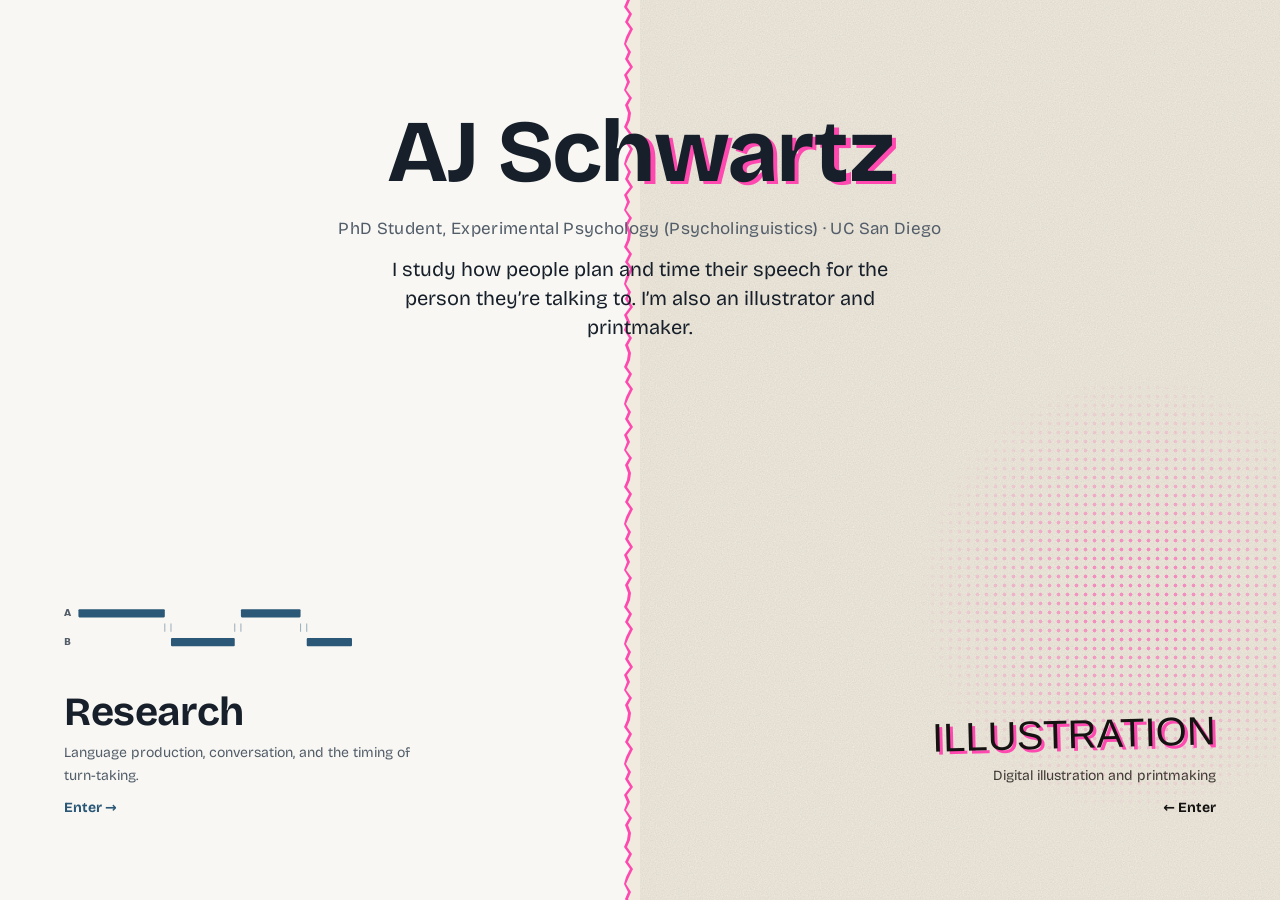
==== index.html @ 6c16be8b "Add personal site: split landing page with wipe transition Landing page splits into Research and Ill" ====
<!doctype html>
<html lang="en">
<head>
  <meta charset="utf-8">
  <meta name="viewport" content="width=device-width, initial-scale=1">
  <title>AJ Schwartz | Psycholinguistics Researcher &amp; Illustrator</title>
  <meta name="description" content="AJ Schwartz is a PhD student in psycholinguistics at UC San Diego studying conversation and speech timing, and an illustrator and printmaker.">
  <link rel="canonical" href="https://ajmerc.github.io/">
  <!-- Google Search Console: paste the <meta name="google-site-verification" ...> tag on the line below. -->

  <link rel="stylesheet" href="assets/css/site.css">
  <script src="assets/js/wipe.js" defer></script>
</head>
<body class="landing">
  <main>
    <!-- ===== Intro: edit your name, title, and one-line description here ===== -->
    <header class="intro">
      <!-- Keep data-text identical to the heading text (it draws the pink print layer). -->
      <h1 data-text="AJ Schwartz">AJ Schwartz</h1>
      <p class="role">PhD Student, Experimental Psychology (Psycholinguistics) · UC San Diego</p>
      <p class="about">I study how people plan and time their speech for the person they’re talking to. I’m also an illustrator and printmaker.</p>
    </header>

    <!-- ===== The two choices ===== -->
    <nav class="choices" aria-label="Choose a side of my work">
      <a class="half half--research theme-research" href="research/" data-wipe="research">
        <!-- Decorative: two speakers taking turns -->
        <svg class="turns" viewBox="0 0 280 56" aria-hidden="true" focusable="false">
          <text x="0" y="13">A</text>
          <text x="0" y="41">B</text>
          <g fill="currentColor">
            <rect x="14" y="6" width="84" height="8" rx="1"/>
            <rect x="172" y="6" width="58" height="8" rx="1"/>
            <rect x="104" y="34" width="62" height="8" rx="1"/>
            <rect x="236" y="34" width="44" height="8" rx="1"/>
          </g>
          <g stroke="currentColor" stroke-width="1" opacity=".45">
            <line x1="98" y1="20" x2="98" y2="28"/><line x1="104" y1="20" x2="104" y2="28"/>
            <line x1="166" y1="20" x2="166" y2="28"/><line x1="172" y1="20" x2="172" y2="28"/>
            <line x1="230" y1="20" x2="230" y2="28"/><line x1="236" y1="20" x2="236" y2="28"/>
          </g>
        </svg>
        <span class="half__label">Research</span>
        <span class="half__desc">Language production, conversation, and the timing of turn-taking.</span>
        <span class="half__cta">Enter <span aria-hidden="true">→</span></span>
      </a>

      <a class="half half--illustration theme-illustration" href="illustration/" data-wipe="illustration">
        <span class="half__label">Illustration</span>
        <span class="half__desc">Digital illustration and printmaking</span>
        <span class="half__cta"><span aria-hidden="true">←</span> Enter</span>
      </a>
    </nav>
  </main>
</body>
</html>
---- assets/css/site.css ----
/* ==========================================================================
   ajmerc.github.io — one stylesheet for the whole site.

   The Research and Illustration sides share the same grid, type scale and
   page structure. Each side only swaps the tokens in its theme block
   (colors, fonts, textures), so the two read as foils of each other.

   Sections:
     1. Tokens        4. Landing page
     2. Themes        5. Inner pages
     3. Base          6. Wipe transition
   ========================================================================== */

/* Self-hosted Bricolage Grotesque (SIL Open Font License, see assets/fonts/) */
@font-face {
  font-family: "Bricolage Grotesque";
  font-weight: 400;
  font-display: swap;
  src: url("../fonts/bricolage-grotesque-latin-400-normal.woff2") format("woff2");
}
@font-face {
  font-family: "Bricolage Grotesque";
  font-weight: 700;
  font-display: swap;
  src: url("../fonts/bricolage-grotesque-latin-700-normal.woff2") format("woff2");
}

/* 1. Tokens ---------------------------------------------------------------- */
:root {
  /* Research palette: calm, restrained */
  --r-paper: #f8f7f3;
  --r-ink: #17202a;
  --r-muted: #525d69;
  --r-accent: #2b5877;
  --r-rule: #d7dade;

  /* Illustration palette: newsprint + risograph inks */
  --i-paper: #f1ebdf;
  --i-ink: #151312;
  --i-muted: #3f3a35;
  --pink: #ff48b0;
  --blue: #0078bf;
  --yellow: #ffe800;

  /* Shared type scale */
  --step--1: 0.875rem;
  --step-0: 1.0625rem;
  --step-1: 1.25rem;
  --step-2: 1.6rem;
  --step-3: clamp(1.9rem, 3.5vw, 2.5rem);
  --step-4: clamp(2.6rem, 8vw, 5.5rem);

  --grotesk: "Bricolage Grotesque", system-ui, -apple-system, "Segoe UI", Roboto, sans-serif;
  --sans: system-ui, -apple-system, "Segoe UI", Roboto, "Helvetica Neue", Arial, sans-serif;
  --heavy: "Arial Black", "Helvetica Neue", Helvetica, Impact, sans-serif;
  --mono: ui-monospace, "SFMono-Regular", Menlo, Consolas, "Courier New", monospace;

  /* Paper grain (tiny inline SVG noise) */
  --grain: url("data:image/svg+xml,%3Csvg xmlns='http://www.w3.org/2000/svg' width='220' height='220'%3E%3Cfilter id='n'%3E%3CfeTurbulence type='fractalNoise' baseFrequency='.85' numOctaves='2' stitchTiles='stitch'/%3E%3CfeColorMatrix values='0 0 0 0 0 0 0 0 0 0 0 0 0 0 0 0 0 0 .09 0'/%3E%3C/filter%3E%3Crect width='100%25' height='100%25' filter='url(%23n)'/%3E%3C/svg%3E");
  --halftone: radial-gradient(circle, var(--pink) 0 1.7px, transparent 2.2px) 0 0 / 9px 9px;
  --halftone-blue: radial-gradient(circle, var(--blue) 0 1.4px, transparent 1.9px) 0 0 / 8px 8px;
}

/* 2. Themes ---------------------------------------------------------------- */
.theme-research {
  --paper: var(--r-paper);
  --ink: var(--r-ink);
  --muted: var(--r-muted);
  --accent: var(--r-accent);
  --rule: var(--r-rule);
  --display: var(--grotesk);
  --body: var(--grotesk);
}

.theme-illustration {
  --paper: var(--i-paper);
  --ink: var(--i-ink);
  --muted: var(--i-muted);
  --accent: var(--i-ink);
  --rule: var(--i-ink);
  --display: var(--heavy);
  --body: var(--mono);
}

/* 3. Base ------------------------------------------------------------------ */
*, *::before, *::after { box-sizing: border-box; }

body {
  margin: 0;
  background: var(--paper, var(--r-paper));
  color: var(--ink, var(--r-ink));
  font-family: var(--body, var(--grotesk));
  font-size: var(--step-0);
  line-height: 1.6;
}

body.theme-illustration { background-image: var(--grain); }

a { color: var(--accent); }

:focus-visible {
  outline: 3px solid var(--ink, var(--r-ink));
  outline-offset: 3px;
}

.visually-hidden {
  position: absolute !important;
  width: 1px; height: 1px;
  overflow: hidden;
  clip: rect(0 0 0 0);
  white-space: nowrap;
}

.container {
  width: 100%;
  max-width: 68rem;
  margin-inline: auto;
  padding-inline: clamp(1rem, 4vw, 3rem);
}

/* 4. Landing page ---------------------------------------------------------- */
.landing main {
  position: relative;
  isolation: isolate;
  min-height: 100vh;
  min-height: 100dvh;
  display: grid;
  grid-template-columns: 1fr 1fr;
  grid-template-rows: auto 1fr;
  background: linear-gradient(90deg, var(--r-paper) 50%, var(--i-paper) 50%);
  color: var(--r-ink);
}

/* Grain on the illustration half only */
.landing main::before {
  content: "";
  position: absolute;
  inset: 0 0 0 50%;
  background: var(--grain);
  z-index: -1;
  pointer-events: none;
}

/* Torn-paper seam between the halves */
.landing main::after {
  content: "";
  position: absolute;
  top: 0; bottom: 0;
  left: calc(50% - 16px);
  width: 16px;
  background: url("../img/torn-edge.svg") repeat-y 0 0 / 16px 120px;
  z-index: -1;
  pointer-events: none;
}

.intro {
  grid-column: 1 / -1;
  padding: clamp(3rem, 12vh, 8rem) clamp(1rem, 4vw, 3rem) 2rem;
  text-align: center;
}

.intro h1 {
  position: relative;
  isolation: isolate;
  margin: 0;
  font-family: var(--grotesk);
  font-weight: 700;
  font-size: var(--step-4);
  line-height: 1.02;
  letter-spacing: -0.02em;
}

/* The name straddles the seam: the right half picks up an off-register pink print. */
.intro h1::after {
  content: attr(data-text);
  position: absolute;
  inset: 0;
  color: var(--pink);
  transform: translate(0.05em, 0.035em);
  clip-path: inset(0 0 0 50%);
  z-index: -1;
}

.intro .role {
  margin: 1.1rem 0 0;
  font-size: var(--step-0);
  letter-spacing: 0.02em;
  color: var(--r-muted);
}

.intro .about {
  max-width: 34rem;
  margin: 0.75rem auto 0;
  font-size: var(--step-1);
  line-height: 1.45;
}

.choices {
  grid-column: 1 / -1;
  display: grid;
  grid-template-columns: 1fr 1fr;
}

.half {
  position: relative;
  isolation: isolate;
  display: flex;
  flex-direction: column;
  justify-content: flex-end;
  gap: 0.6rem;
  padding: 2rem clamp(1.5rem, 5vw, 4.5rem) clamp(2.5rem, 9vh, 5.5rem);
  color: var(--ink);
  text-decoration: none;
}

.half:focus-visible { outline-offset: -14px; }

.half__label { font-family: var(--display); font-size: var(--step-3); line-height: 1.05; }
.half__desc { max-width: 22rem; color: var(--muted); font-size: var(--step--1); }
.half__cta { font-size: var(--step--1); font-weight: 600; }
.half__cta span { display: inline-block; transition: transform .25s ease; }

/* Research half: crisp, aligned left */
.half--research { align-items: flex-start; }
.half--research .half__label { font-weight: 700; letter-spacing: -0.01em; }
.half--research .half__cta { color: var(--r-accent); }
.half--research:hover .half__cta span { transform: translateX(6px); }

.turns { width: min(18rem, 100%); height: auto; margin-bottom: 1.25rem; color: var(--r-accent); }
.turns text { font: 600 9px var(--sans); fill: var(--r-muted); }

/* Illustration half: mirrored, printed, a bit crooked */
.half--illustration { align-items: flex-end; text-align: right; }
.half--illustration .half__label {
  text-transform: uppercase;
  text-shadow: 3px 3px 0 var(--pink);
  transform: rotate(-1.5deg);
  transition: text-shadow .25s ease;
}
.half--illustration:hover .half__label { text-shadow: 6px 5px 0 var(--pink); }
.half--illustration:hover .half__cta span { transform: translateX(-6px); }

/* Halftone blob in the illustration half */
.half--illustration::before {
  content: "";
  position: absolute;
  inset: 0;
  background: var(--halftone);
  -webkit-mask-image: radial-gradient(circle at 78% 42%, #000 0 8%, transparent 38%);
  mask-image: radial-gradient(circle at 78% 42%, #000 0 8%, transparent 38%);
  opacity: .55;
  z-index: -1;
}

/* Stack the halves on narrow screens. Breakpoint matches splitLayout in wipe.js. */
@media (max-width: 47.99rem) {
  .landing main {
    grid-template-columns: 1fr;
    background: var(--r-paper);
  }
  .landing main::before,
  .landing main::after,
  .intro h1::after { display: none; }
  .intro { padding-top: 3rem; }
  .choices { grid-template-columns: 1fr; grid-template-rows: 1fr 1fr; }
  .half { min-height: 13rem; padding-block: 2rem; }
  .half--illustration {
    background: var(--grain), var(--i-paper);
    border-top: 3px solid var(--i-ink);
  }
  .turns { width: min(14rem, 100%); margin-bottom: 0.5rem; }
}

/* 5. Inner pages ----------------------------------------------------------- */
.site-header .container {
  display: flex;
  flex-wrap: wrap;
  align-items: center;
  justify-content: space-between;
  gap: 0.75rem 1.5rem;
  padding-block: 1.1rem;
}

.site-header { border-bottom: 1px solid var(--rule); }
.theme-illustration .site-header { border-bottom-width: 3px; }

.home-link { color: var(--ink); font-weight: 700; text-decoration: none; }
.home-link:hover { text-decoration: underline; }

.site-nav ul {
  display: flex;
  flex-wrap: wrap;
  gap: 0.4rem 1.25rem;
  margin: 0;
  padding: 0;
  list-style: none;
  font-size: var(--step--1);
}
.site-nav a { color: var(--muted); text-decoration: none; }
.site-nav a:hover { color: var(--ink); text-decoration: underline; }

.hero { padding-block: clamp(3rem, 10vw, 6.5rem) clamp(1.5rem, 4vw, 2.5rem); }

.eyebrow {
  margin: 0 0 1rem;
  font-size: var(--step--1);
  letter-spacing: 0.14em;
  text-transform: uppercase;
  color: var(--muted);
}

.hero h1 {
  margin: 0;
  font-family: var(--display);
  font-size: var(--step-4);
  line-height: 1.02;
  font-weight: 700;
  letter-spacing: -0.02em;
}

.hero .role { margin: 1rem 0 0; font-size: var(--step-1); color: var(--muted); }
.hero .lede { max-width: 38rem; margin: 1.5rem 0 0; font-size: var(--step-1); line-height: 1.5; }

.section { padding-block: clamp(2rem, 5vw, 3.5rem); }
.section h2 { margin: 0 0 1.5rem; font-family: var(--display); font-size: var(--step-2); }

.cards {
  display: grid;
  grid-template-columns: repeat(auto-fit, minmax(16rem, 1fr));
  gap: clamp(1.25rem, 3vw, 2rem);
  margin: 0;
  padding: 0;
  list-style: none;
}
.card h3 { margin: 0.5rem 0; font-family: var(--display); font-size: var(--step-1); line-height: 1.25; }
.card p { margin: 0; color: var(--muted); }
.card__num { font-size: var(--step--1); font-variant-numeric: tabular-nums; }

.placeholder-note {
  margin-top: 2rem;
  padding: 1rem 1.25rem;
  border: 1px dashed var(--muted);
  font-size: var(--step--1);
  color: var(--muted);
}

.site-footer .container {
  display: flex;
  flex-wrap: wrap;
  justify-content: space-between;
  gap: 1rem;
  padding-block: 2.5rem;
  font-size: var(--step--1);
  color: var(--muted);
}
.site-footer { border-top: 1px solid var(--rule); margin-top: 2rem; }
.theme-illustration .site-footer { border-top-width: 3px; }

/* Research: precise rules, lots of air */
.theme-research .card { padding-top: 1rem; border-top: 1px solid var(--ink); }
.theme-research .card__num { color: var(--accent); }
.theme-research a { text-underline-offset: 3px; }

/* Illustration: same skeleton, printed by hand */
.theme-illustration .hero h1,
.theme-illustration .section h2,
.theme-illustration .card h3 { text-transform: uppercase; font-weight: 900; letter-spacing: -0.01em; }
.theme-illustration .hero h1 { text-shadow: 0.05em 0.04em 0 var(--pink); }
.theme-illustration .section h2 { display: inline-block; background: var(--yellow); padding: 0.1em 0.35em; transform: rotate(-1deg); }
.theme-illustration a {
  color: var(--ink);
  text-decoration-color: var(--pink);
  text-decoration-thickness: 3px;
  text-underline-offset: 3px;
}
.theme-illustration .site-nav a { text-decoration: none; }

.theme-illustration .card { position: relative; isolation: isolate; padding: 1.25rem; }
.theme-illustration .card:nth-child(odd) { transform: rotate(-0.6deg); }
.theme-illustration .card:nth-child(even) { transform: rotate(0.5deg); }
/* Wobbly inked border + offset halftone "shadow" */
.theme-illustration .card::before,
.theme-illustration .card::after {
  content: "";
  position: absolute;
  inset: 0;
  filter: url(#rough);
  pointer-events: none;
}
.theme-illustration .card::before { border: 3px solid var(--ink); background: var(--paper); z-index: -1; }
.theme-illustration .card::after { background: var(--halftone); transform: translate(8px, 8px); z-index: -2; }
.theme-illustration .card__num {
  display: inline-block;
  padding: 0.05em 0.45em;
  background: var(--pink);
  color: var(--ink);
  font-family: var(--heavy);
  transform: rotate(-3deg);
}

.frame {
  display: grid;
  place-items: center;
  aspect-ratio: 4 / 3;
  margin-bottom: 1rem;
  border: 2px solid var(--ink);
  background: var(--halftone-blue), var(--paper);
  font-size: var(--step--1);
}
.frame span { background: var(--paper); padding: 0.1em 0.5em; }

/* 6. Wipe transition (driven by assets/js/wipe.js) ------------------------- */
.wipe {
  position: fixed;
  inset: 0;
  z-index: 1000;
  overflow: hidden;
}
.wipe__panel { position: absolute; inset: 0; will-change: transform; }

.wipe__panel--research { background: var(--r-paper); }
.wipe__panel--research::after { /* crisp leading edge */
  content: "";
  position: absolute;
  top: 0; bottom: 0;
  left: 100%;
  width: 2px;
  background: var(--r-ink);
}

.wipe__panel--illustration { background: var(--grain), var(--i-paper); }
.wipe__panel--illustration::before { /* torn leading edge */
  content: "";
  position: absolute;
  top: 0; bottom: 0;
  right: 100%;
  width: 16px;
  background: url("../img/torn-edge.svg") repeat-y 0 0 / 16px 120px;
}

/* Phones: the halves are stacked, so the wipe moves vertically */
.wipe__panel--y.wipe__panel--research::after { top: 100%; left: 0; right: 0; width: auto; height: 2px; }
.wipe__panel--y.wipe__panel--illustration::before {
  top: auto; bottom: 100%; left: 0; right: 0;
  width: auto; height: 3px;
  background: var(--i-ink);
}

@media (prefers-reduced-motion: reduce) {
  *, *::before, *::after { transition: none !important; }
}
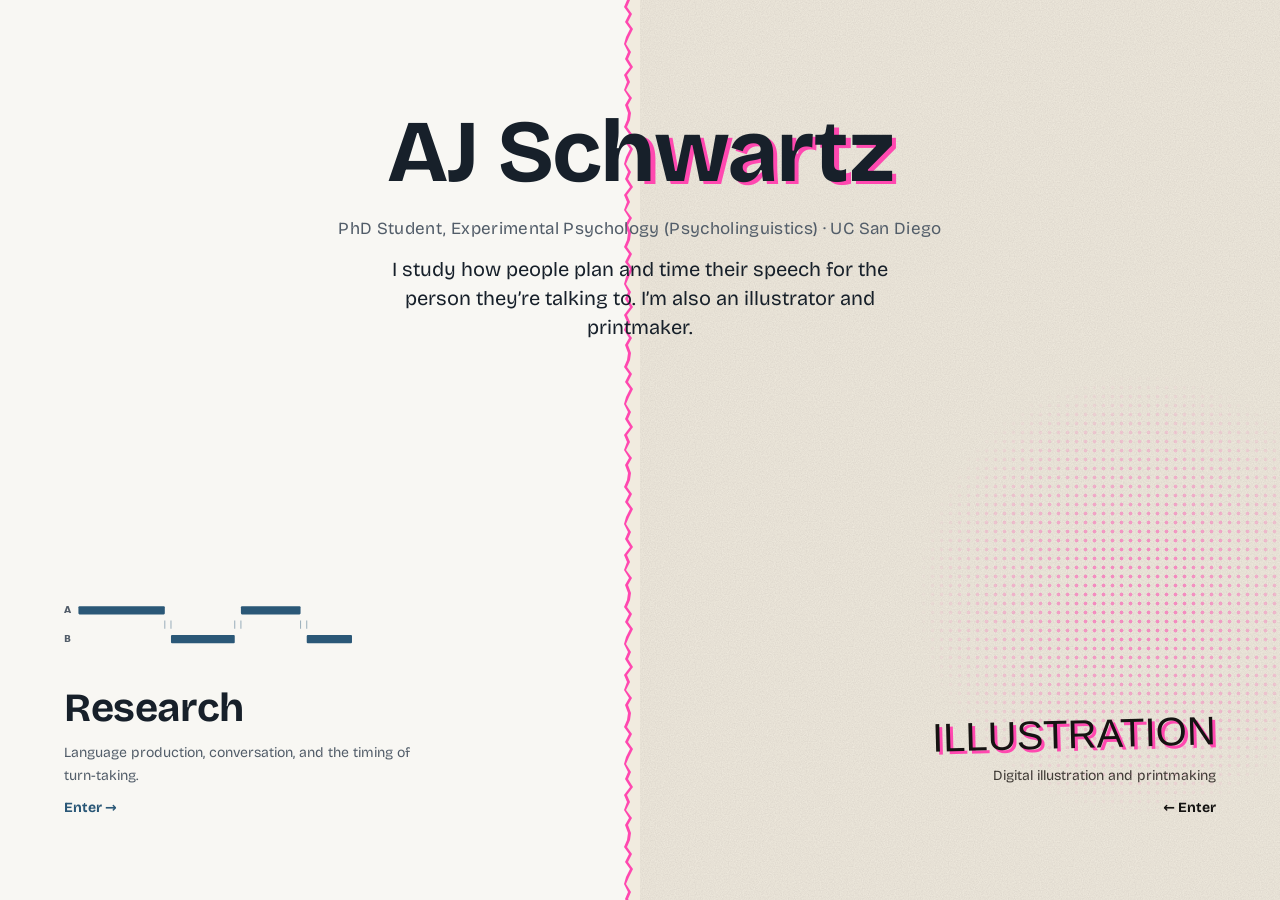
==== commit 9461724a: "Landing hover previews the wipe; split art side into illustration and printmaking pages Hovering or " ====
--- a/index.html
+++ b/index.html
@@ -7,6 +7,32 @@
   <meta name="description" content="AJ Schwartz is a PhD student in psycholinguistics at UC San Diego studying conversation and speech timing, and an illustrator and printmaker.">
   <link rel="canonical" href="https://ajmerc.github.io/">
   <!-- Google Search Console: paste the <meta name="google-site-verification" ...> tag on the line below. -->
+
+  <meta property="og:type" content="website">
+  <meta property="og:site_name" content="AJ Schwartz">
+  <meta property="og:title" content="AJ Schwartz | Psycholinguistics Researcher &amp; Illustrator">
+  <meta property="og:description" content="PhD student in psycholinguistics at UC San Diego studying conversation and speech timing. Also an illustrator and printmaker.">
+  <meta property="og:url" content="https://ajmerc.github.io/">
+  <meta property="og:image" content="https://ajmerc.github.io/assets/img/og-image.png">
+  <meta property="og:image:alt" content="AJ Schwartz: research and illustration">
+  <meta name="twitter:card" content="summary_large_image">
+
+  <!-- Structured data for search engines. When you have them, add your Google Scholar,
+       ORCID, LinkedIn, and lab profile URLs to a "sameAs": [ ... ] list (and nothing else). -->
+  <script type="application/ld+json">
+  {
+    "@context": "https://schema.org",
+    "@type": "Person",
+    "name": "AJ Schwartz",
+    "alternateName": "Avery Schwartz",
+    "url": "https://ajmerc.github.io/",
+    "email": "mailto:avschwartz@ucsd.edu",
+    "jobTitle": "PhD Student, Experimental Psychology",
+    "affiliation": { "@type": "CollegeOrUniversity", "name": "University of California, San Diego" },
+    "alumniOf": { "@type": "CollegeOrUniversity", "name": "Washington University in St. Louis" },
+    "knowsAbout": ["Psycholinguistics", "Language production", "Turn-taking", "Audience design", "Computer-mediated communication", "Illustration", "Printmaking"]
+  }
+  </script>
 
   <link rel="stylesheet" href="assets/css/site.css">
   <script src="assets/js/wipe.js" defer></script>
@@ -31,8 +57,10 @@
           <g fill="currentColor">
             <rect x="14" y="6" width="84" height="8" rx="1"/>
             <rect x="172" y="6" width="58" height="8" rx="1"/>
-            <rect x="104" y="34" width="62" height="8" rx="1"/>
-            <rect x="236" y="34" width="44" height="8" rx="1"/>
+            <g class="b">
+              <rect x="104" y="34" width="62" height="8" rx="1"/>
+              <rect x="236" y="34" width="44" height="8" rx="1"/>
+            </g>
           </g>
           <g stroke="currentColor" stroke-width="1" opacity=".45">
             <line x1="98" y1="20" x2="98" y2="28"/><line x1="104" y1="20" x2="104" y2="28"/>
--- a/assets/css/site.css
+++ b/assets/css/site.css
@@ -119,7 +119,17 @@
 }
 
 /* 4. Landing page ---------------------------------------------------------- */
+/* How far the seam is pushed from the middle (animated on hover). */
+@property --shift {
+  syntax: "<length>";
+  inherits: true;
+  initial-value: 0px;
+}
+
 .landing main {
+  --shift: 0px;
+  --seam: calc(50% + var(--shift));
+  transition: --shift .5s cubic-bezier(.3, .7, .2, 1);
   position: relative;
   isolation: isolate;
   min-height: 100vh;
@@ -127,7 +137,7 @@
   display: grid;
   grid-template-columns: 1fr 1fr;
   grid-template-rows: auto 1fr;
-  background: linear-gradient(90deg, var(--r-paper) 50%, var(--i-paper) 50%);
+  background: linear-gradient(90deg, var(--r-paper) var(--seam), var(--i-paper) var(--seam));
   color: var(--r-ink);
 }
 
@@ -135,7 +145,7 @@
 .landing main::before {
   content: "";
   position: absolute;
-  inset: 0 0 0 50%;
+  inset: 0 0 0 var(--seam);
   background: var(--grain);
   z-index: -1;
   pointer-events: none;
@@ -146,7 +156,7 @@
   content: "";
   position: absolute;
   top: 0; bottom: 0;
-  left: calc(50% - 16px);
+  left: calc(var(--seam) - 16px);
   width: 16px;
   background: url("../img/torn-edge.svg") repeat-y 0 0 / 16px 120px;
   z-index: -1;
@@ -177,7 +187,7 @@
   inset: 0;
   color: var(--pink);
   transform: translate(0.05em, 0.035em);
-  clip-path: inset(0 0 0 50%);
+  clip-path: inset(0 0 0 calc(50% + var(--shift)));
   z-index: -1;
 }
 
@@ -218,16 +228,35 @@
 .half__label { font-family: var(--display); font-size: var(--step-3); line-height: 1.05; }
 .half__desc { max-width: 22rem; color: var(--muted); font-size: var(--step--1); }
 .half__cta { font-size: var(--step--1); font-weight: 600; }
-.half__cta span { display: inline-block; transition: transform .25s ease; }
+.half__cta span { display: inline-block; transition: transform .3s ease; }
+
+/* Hover / keyboard focus: the chosen half pushes the seam toward the other side,
+   a preview of the wipe. (wipe.js starts the wipe from wherever the seam is.) */
+@media (hover: hover) {
+  .landing main:has(.half--research:hover) { --shift: 5vw; }
+  .landing main:has(.half--illustration:hover) { --shift: -5vw; }
+}
+.landing main:has(.half--research:focus-visible) { --shift: 5vw; }
+.landing main:has(.half--illustration:focus-visible) { --shift: -5vw; }
 
 /* Research half: crisp, aligned left */
 .half--research { align-items: flex-start; }
-.half--research .half__label { font-weight: 700; letter-spacing: -0.01em; }
+.half--research .half__label {
+  font-weight: 700;
+  letter-spacing: -0.01em;
+  padding-bottom: 0.08em;
+  background: linear-gradient(currentColor, currentColor) no-repeat 0 100% / 0 3px;
+  transition: background-size .35s ease;
+}
 .half--research .half__cta { color: var(--r-accent); }
-.half--research:hover .half__cta span { transform: translateX(6px); }
+.half--research:is(:hover, :focus-visible) .half__label { background-size: 100% 3px; }
+.half--research:is(:hover, :focus-visible) .half__cta span { transform: translateX(10px); }
 
 .turns { width: min(18rem, 100%); height: auto; margin-bottom: 1.25rem; color: var(--r-accent); }
 .turns text { font: 600 9px var(--sans); fill: var(--r-muted); }
+/* Speaker B's turns slide in tighter, like a smoother conversation */
+.turns .b rect { transition: transform .4s ease; }
+.half--research:is(:hover, :focus-visible) .turns .b rect { transform: translateX(-5px); }
 
 /* Illustration half: mirrored, printed, a bit crooked */
 .half--illustration { align-items: flex-end; text-align: right; }
@@ -235,10 +264,10 @@
   text-transform: uppercase;
   text-shadow: 3px 3px 0 var(--pink);
   transform: rotate(-1.5deg);
-  transition: text-shadow .25s ease;
-}
-.half--illustration:hover .half__label { text-shadow: 6px 5px 0 var(--pink); }
-.half--illustration:hover .half__cta span { transform: translateX(-6px); }
+  transition: text-shadow .25s ease, transform .25s ease;
+}
+.half--illustration:is(:hover, :focus-visible) .half__label { text-shadow: 7px 6px 0 var(--pink); transform: rotate(-3deg) scale(1.04); }
+.half--illustration:is(:hover, :focus-visible) .half__cta span { transform: translateX(-10px); }
 
 /* Halftone blob in the illustration half */
 .half--illustration::before {
@@ -249,8 +278,11 @@
   -webkit-mask-image: radial-gradient(circle at 78% 42%, #000 0 8%, transparent 38%);
   mask-image: radial-gradient(circle at 78% 42%, #000 0 8%, transparent 38%);
   opacity: .55;
+  transform-origin: 78% 42%;
+  transition: opacity .35s ease, transform .5s ease;
   z-index: -1;
 }
+.half--illustration:is(:hover, :focus-visible)::before { opacity: .9; transform: scale(1.15); }
 
 /* Stack the halves on narrow screens. Breakpoint matches splitLayout in wipe.js. */
 @media (max-width: 47.99rem) {
@@ -336,6 +368,90 @@
 .card p { margin: 0; color: var(--muted); }
 .card__num { font-size: var(--step--1); font-variant-numeric: tabular-nums; }
 
+/* Row of link "buttons" (hero, contact) */
+.links {
+  display: flex;
+  flex-wrap: wrap;
+  gap: 0.6rem;
+  margin: 1.75rem 0 0;
+  padding: 0;
+  list-style: none;
+  font-size: var(--step--1);
+}
+.links a,
+.links .placeholder {
+  display: inline-block;
+  padding: 0.4em 0.9em;
+  border: 1px solid var(--ink);
+  color: var(--ink);
+  text-decoration: none;
+}
+.links a:hover { background: var(--ink); color: var(--paper); }
+.links .placeholder { border-style: dashed; border-color: var(--muted); color: var(--muted); }
+.prose .links { margin-top: 1rem; }
+
+/* Heading on the left, content on the right (wide screens) */
+.section--split { border-top: 1px solid var(--rule); }
+@media (min-width: 48rem) {
+  .section--split {
+    display: grid;
+    grid-template-columns: 13rem 1fr;
+    gap: 2.5rem;
+    align-items: start;
+  }
+  .section--split h2 { margin: 0; }
+}
+
+.prose { max-width: 42rem; }
+.prose p { margin: 0 0 1em; }
+.prose p:last-child { margin-bottom: 0; }
+.prose ul { margin: 0; padding-left: 1.2rem; }
+.prose li + li { margin-top: 0.5rem; }
+
+.subhead {
+  margin: 0 0 0.75rem;
+  font-size: var(--step--1);
+  font-weight: 600;
+  letter-spacing: 0.12em;
+  text-transform: uppercase;
+  color: var(--muted);
+}
+.timeline + .subhead { margin-top: 2rem; }
+
+/* Papers */
+.pubs, .timeline { margin: 0; padding: 0; list-style: none; }
+.pub {
+  display: grid;
+  grid-template-columns: 4rem 1fr;
+  gap: 1rem;
+  padding-block: 1rem;
+  border-top: 1px solid var(--rule);
+}
+.pub:first-child { border-top: 0; padding-top: 0; }
+.pub__year { color: var(--muted); font-variant-numeric: tabular-nums; }
+.pub__cite, .pub__venue { margin: 0; max-width: 40rem; }
+.pub__venue { margin-top: 0.25rem; color: var(--muted); font-size: var(--step--1); }
+
+/* Dated rows: education, positions, outreach */
+.timeline li {
+  display: flex;
+  justify-content: space-between;
+  align-items: baseline;
+  gap: 1rem;
+  padding-block: 0.75rem;
+  border-top: 1px solid var(--rule);
+}
+.timeline li:first-child { border-top: 0; padding-top: 0; }
+.timeline li span:not(.timeline__date) { color: var(--muted); font-size: var(--step--1); }
+.timeline__date { flex: none; color: var(--muted); font-size: var(--step--1); font-variant-numeric: tabular-nums; }
+
+.skills {
+  display: grid;
+  grid-template-columns: repeat(auto-fit, minmax(15rem, 1fr));
+  gap: 1.75rem 2.5rem;
+}
+.skills p { margin: 0; }
+
 .placeholder-note {
   margin-top: 2rem;
   padding: 1rem 1.25rem;
@@ -374,6 +490,10 @@
   text-underline-offset: 3px;
 }
 .theme-illustration .site-nav a { text-decoration: none; }
+.site-nav a[aria-current="page"] { color: var(--ink); font-weight: 700; }
+.theme-illustration .site-nav a[aria-current="page"] { background: var(--yellow); padding: 0.1em 0.35em; }
+
+.see-also { margin: 0; padding-block: 0.5rem 1.5rem; font-weight: 700; }
 
 .theme-illustration .card { position: relative; isolation: isolate; padding: 1.25rem; }
 .theme-illustration .card:nth-child(odd) { transform: rotate(-0.6deg); }
@@ -398,16 +518,39 @@
   transform: rotate(-3deg);
 }
 
-.frame {
-  display: grid;
-  place-items: center;
-  aspect-ratio: 4 / 3;
-  margin-bottom: 1rem;
-  border: 2px solid var(--ink);
-  background: var(--halftone-blue), var(--paper);
-  font-size: var(--step--1);
-}
-.frame span { background: var(--paper); padding: 0.1em 0.5em; }
+.statement { margin-top: 1rem; }
+
+/* Portfolio: masonry columns of inked, slightly crooked frames */
+.gallery {
+  columns: 3 16rem;
+  column-gap: 2rem;
+  margin: 0;
+  padding: 0 8px 0 0;
+  list-style: none;
+}
+.piece {
+  position: relative;
+  isolation: isolate;
+  break-inside: avoid;
+  margin-bottom: 2rem;
+  padding: 10px;
+}
+.piece:nth-child(3n+1) { transform: rotate(-0.5deg); }
+.piece:nth-child(3n+2) { transform: rotate(0.4deg); }
+.piece::before,
+.piece::after {
+  content: "";
+  position: absolute;
+  inset: 0;
+  filter: url(#rough);
+  pointer-events: none;
+}
+.piece::before { border: 3px solid var(--ink); background: var(--paper); z-index: -1; }
+.piece::after { background: var(--halftone); transform: translate(8px, 8px); z-index: -2; }
+.piece a { display: block; }
+.piece img { display: block; width: 100%; height: auto; }
+.piece a:focus-visible { outline-offset: 4px; }
+
 
 /* 6. Wipe transition (driven by assets/js/wipe.js) ------------------------- */
 .wipe {
